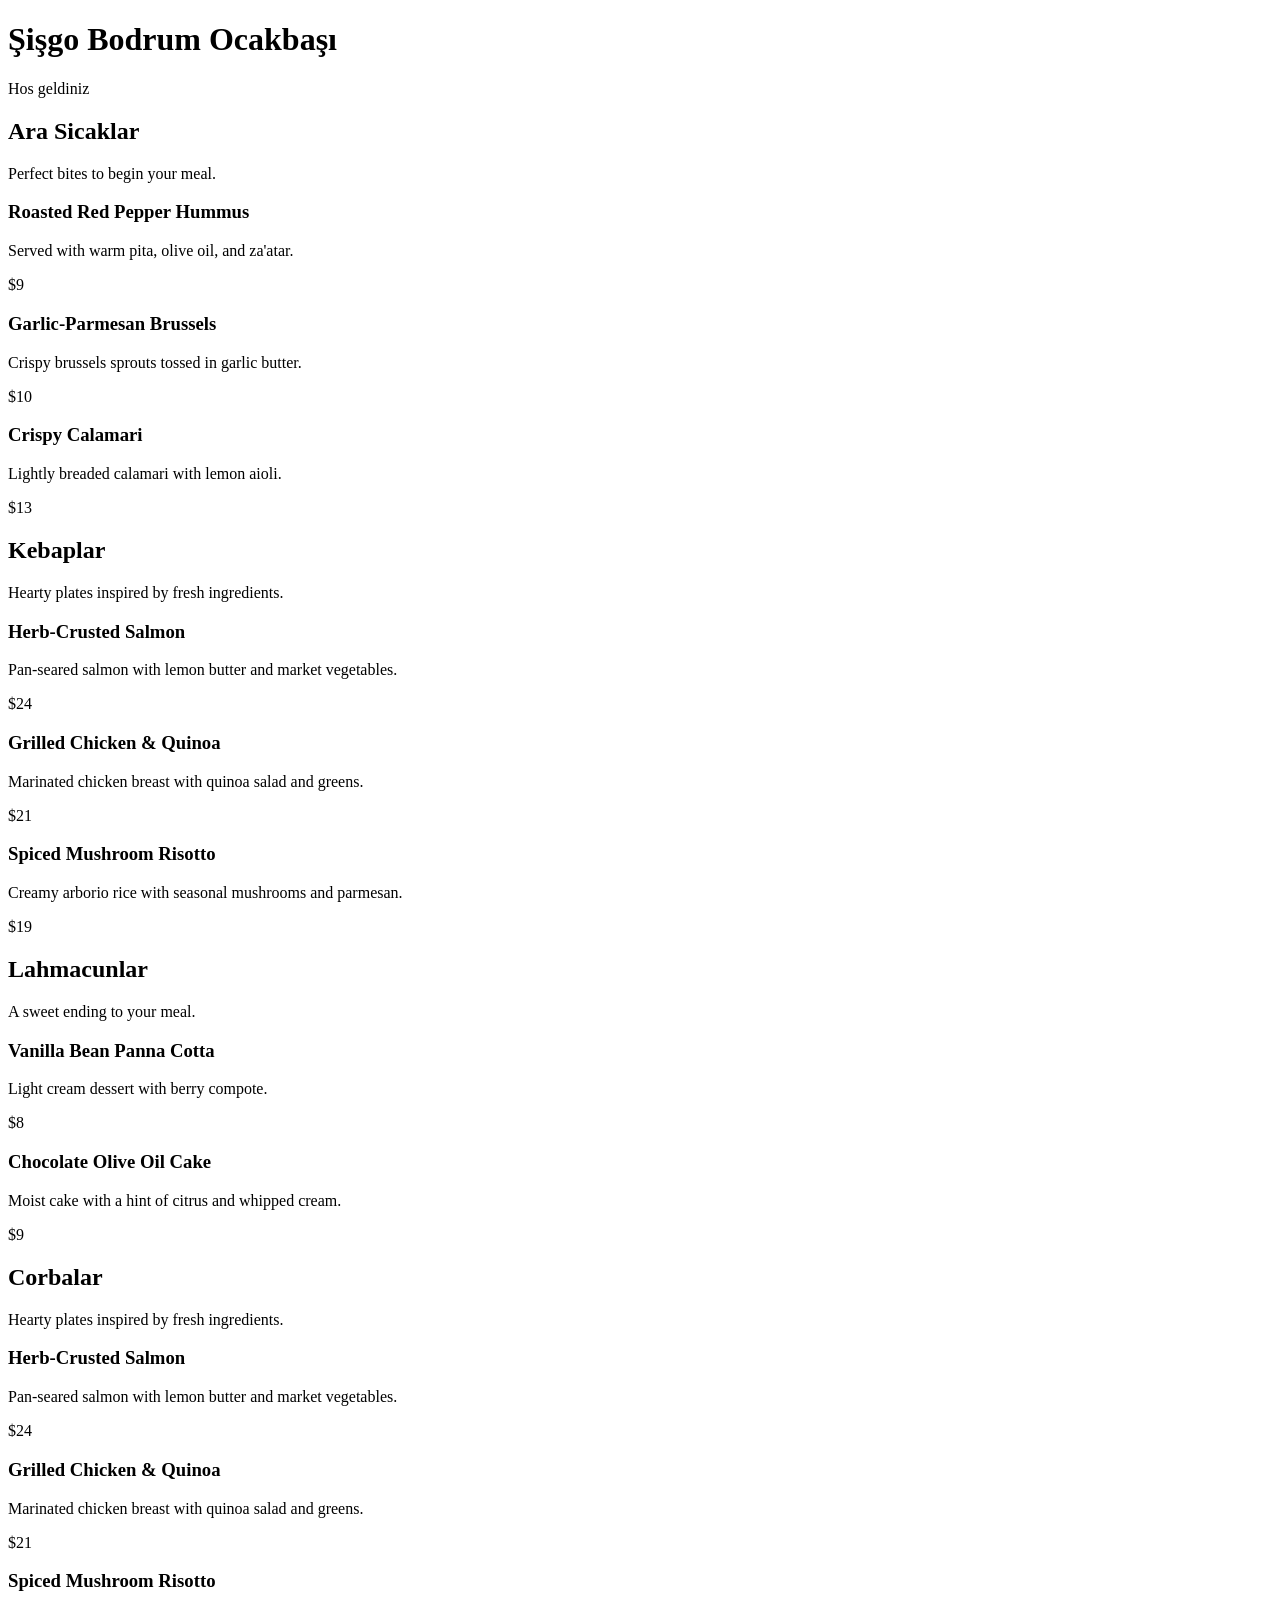
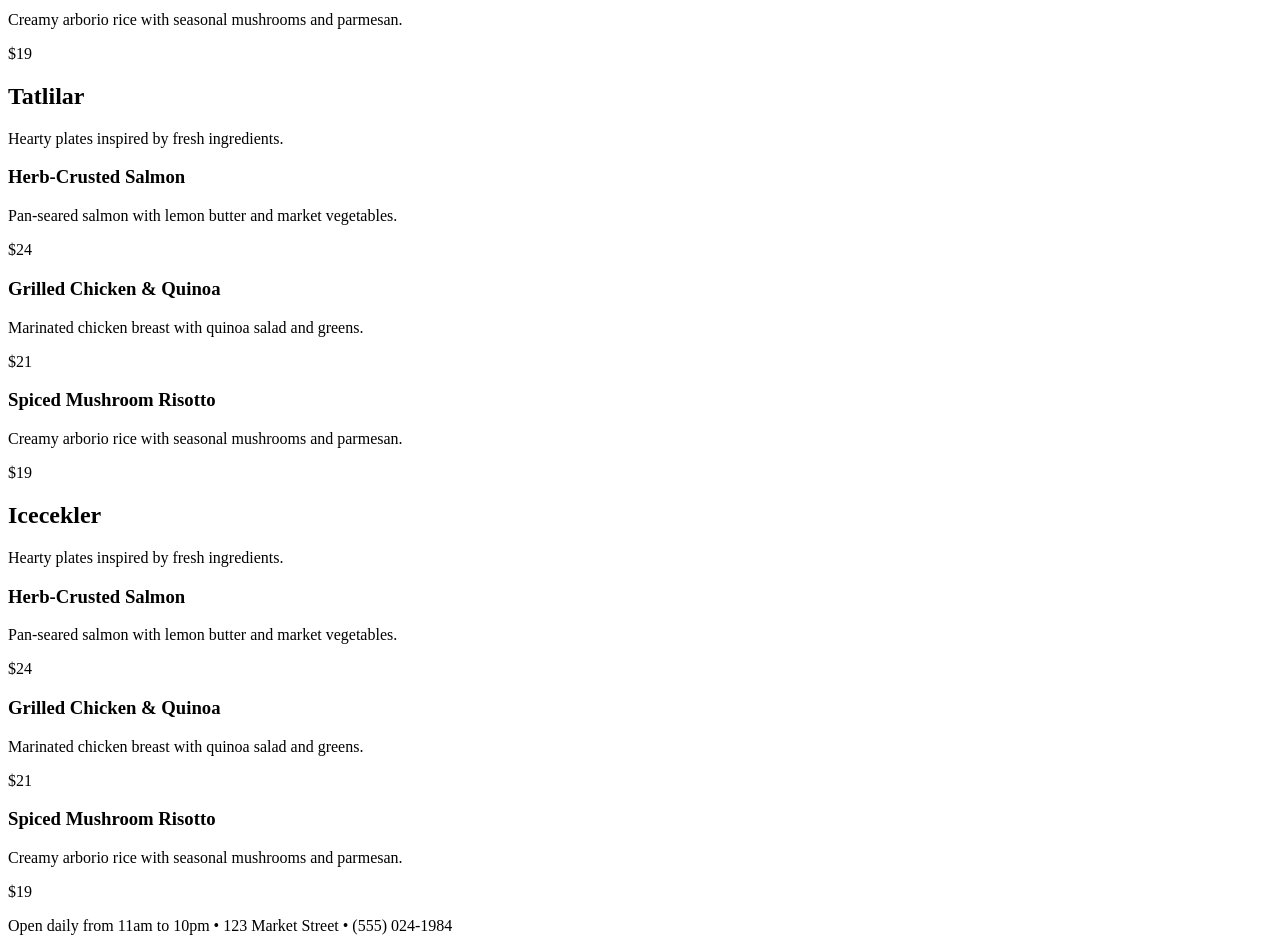
==== menu2.html @ 490fb1c5 "Create menu2.html" ====
<!DOCTYPE html>
<html lang="tr">
<head>
  <meta charset="UTF-8">
  <meta name="viewport" content="width=device-width, initial-scale=1.0">
  <title>Şişgo Bodrum Ocakbaşı - Menu</title>
  <link rel="stylesheet" href="style.css">
</head>
<body>
  <header class="hero">
    <div class="hero-content">

      <h1>Şişgo Bodrum Ocakbaşı</h1>
      <p class="eyebrow">Hos geldiniz</p>
      <!--<p class="subtitle">Fresh flavors, seasonal plates, and a warm dining experience.</p>-->
    </div>
  </header>

  <main class="container">
    <section class="menu-section">
      <div class="section-heading">
        <div>
          <!--<p class="section-label">Starters</p>-->
          <h2>Ara Sicaklar</h2>
        </div>
        <p class="section-description">Perfect bites to begin your meal.</p>
      </div>
      <div class="menu-grid">
        <article class="menu-item">
          <div>
            <h3>Roasted Red Pepper Hummus</h3>
            <p>Served with warm pita, olive oil, and za'atar.</p>
          </div>
          <span>$9</span>
        </article>
        <article class="menu-item">
          <div>
            <h3>Garlic-Parmesan Brussels</h3>
            <p>Crispy brussels sprouts tossed in garlic butter.</p>
          </div>
          <span>$10</span>
        </article>
        <article class="menu-item">
          <div>
            <h3>Crispy Calamari</h3>
            <p>Lightly breaded calamari with lemon aioli.</p>
          </div>
          <span>$13</span>
        </article>
      </div>
    </section>

    <section class="menu-section">
      <div class="section-heading">
        <div>
          <!--<p class="section-label">Mains</p>-->
          <h2>Kebaplar</h2>
        </div>
        <p class="section-description">Hearty plates inspired by fresh ingredients.</p>
      </div>
      <div class="menu-grid">
        <article class="menu-item">
          <div>
            <h3>Herb-Crusted Salmon</h3>
            <p>Pan-seared salmon with lemon butter and market vegetables.</p>
          </div>
          <span>$24</span>
        </article>
        <article class="menu-item">
          <div>
            <h3>Grilled Chicken & Quinoa</h3>
            <p>Marinated chicken breast with quinoa salad and greens.</p>
          </div>
          <span>$21</span>
        </article>
        <article class="menu-item">
          <div>
            <h3>Spiced Mushroom Risotto</h3>
            <p>Creamy arborio rice with seasonal mushrooms and parmesan.</p>
          </div>
          <span>$19</span>
        </article>
      </div>
    </section>

    <section class="menu-section">
      <div class="section-heading">
        <div>
          <!--<p class="section-label">Sweet Finish</p>-->
          <h2>Lahmacunlar</h2>
        </div>
        <p class="section-description">A sweet ending to your meal.</p>
      </div>
      <div class="menu-grid">
        <article class="menu-item">
          <div>
            <h3>Vanilla Bean Panna Cotta</h3>
            <p>Light cream dessert with berry compote.</p>
          </div>
          <span>$8</span>
        </article>
        <article class="menu-item">
          <div>
            <h3>Chocolate Olive Oil Cake</h3>
            <p>Moist cake with a hint of citrus and whipped cream.</p>
          </div>
          <span>$9</span>
        </article>
      </div>
    </section>
  </main>


      <section class="menu-section">
      <div class="section-heading">
        <div>
          <!--<p class="section-label">Mains</p>-->
          <h2>Corbalar</h2>
        </div>
        <p class="section-description">Hearty plates inspired by fresh ingredients.</p>
      </div>
      <div class="menu-grid">
        <article class="menu-item">
          <div>
            <h3>Herb-Crusted Salmon</h3>
            <p>Pan-seared salmon with lemon butter and market vegetables.</p>
          </div>
          <span>$24</span>
        </article>
        <article class="menu-item">
          <div>
            <h3>Grilled Chicken & Quinoa</h3>
            <p>Marinated chicken breast with quinoa salad and greens.</p>
          </div>
          <span>$21</span>
        </article>
        <article class="menu-item">
          <div>
            <h3>Spiced Mushroom Risotto</h3>
            <p>Creamy arborio rice with seasonal mushrooms and parmesan.</p>
          </div>
          <span>$19</span>
        </article>
      </div>
    </section>


      <section class="menu-section">
      <div class="section-heading">
        <div>
          <!--<p class="section-label">Mains</p>-->
          <h2>Tatlilar</h2>
        </div>
        <p class="section-description">Hearty plates inspired by fresh ingredients.</p>
      </div>
      <div class="menu-grid">
        <article class="menu-item">
          <div>
            <h3>Herb-Crusted Salmon</h3>
            <p>Pan-seared salmon with lemon butter and market vegetables.</p>
          </div>
          <span>$24</span>
        </article>
        <article class="menu-item">
          <div>
            <h3>Grilled Chicken & Quinoa</h3>
            <p>Marinated chicken breast with quinoa salad and greens.</p>
          </div>
          <span>$21</span>
        </article>
        <article class="menu-item">
          <div>
            <h3>Spiced Mushroom Risotto</h3>
            <p>Creamy arborio rice with seasonal mushrooms and parmesan.</p>
          </div>
          <span>$19</span>
        </article>
      </div>
    </section>

      <section class="menu-section">
      <div class="section-heading">
        <div>
          <!--<p class="section-label">Mains</p>-->
          <h2>Icecekler</h2>
        </div>
        <p class="section-description">Hearty plates inspired by fresh ingredients.</p>
      </div>
      <div class="menu-grid">
        <article class="menu-item">
          <div>
            <h3>Herb-Crusted Salmon</h3>
            <p>Pan-seared salmon with lemon butter and market vegetables.</p>
          </div>
          <span>$24</span>
        </article>
        <article class="menu-item">
          <div>
            <h3>Grilled Chicken & Quinoa</h3>
            <p>Marinated chicken breast with quinoa salad and greens.</p>
          </div>
          <span>$21</span>
        </article>
        <article class="menu-item">
          <div>
            <h3>Spiced Mushroom Risotto</h3>
            <p>Creamy arborio rice with seasonal mushrooms and parmesan.</p>
          </div>
          <span>$19</span>
        </article>
      </div>
    </section>


  

  <footer class="footer">
    <p>Open daily from 11am to 10pm • 123 Market Street • (555) 024-1984</p>
  </footer>
</body>
</html>
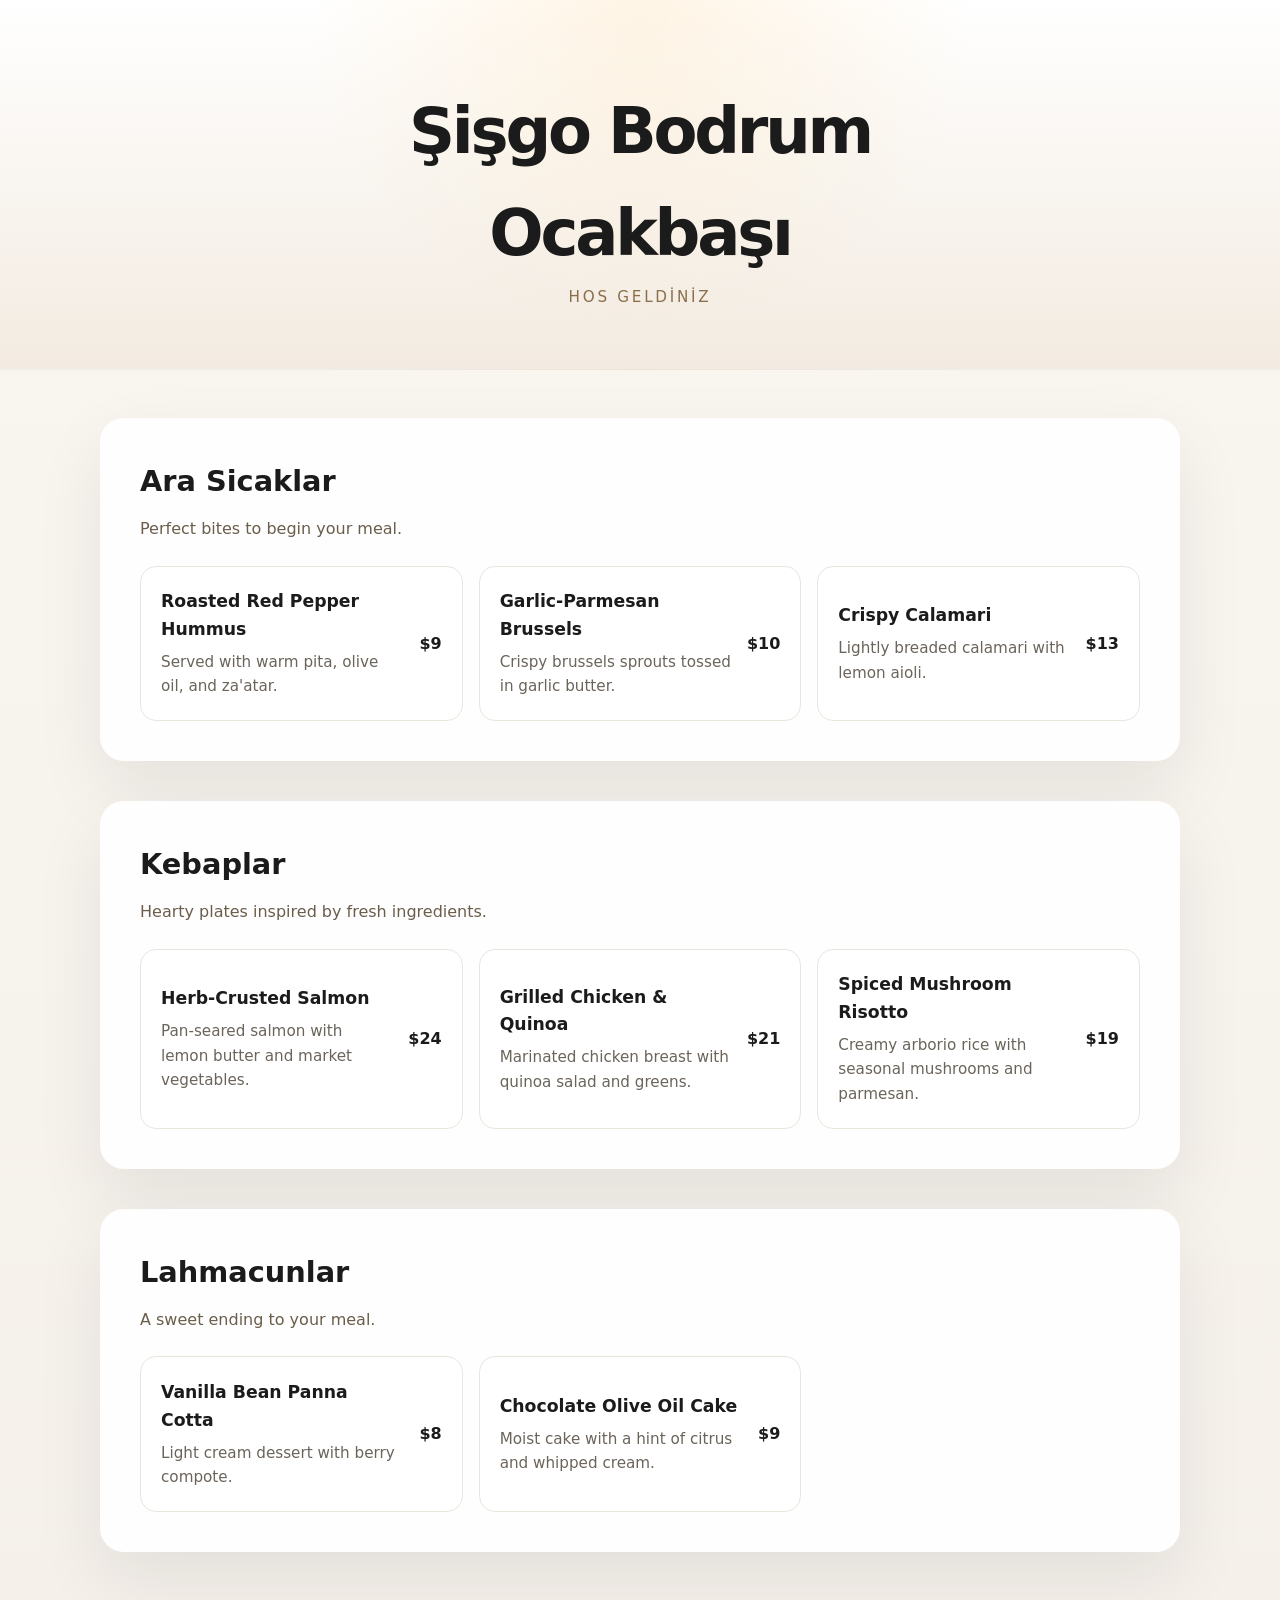
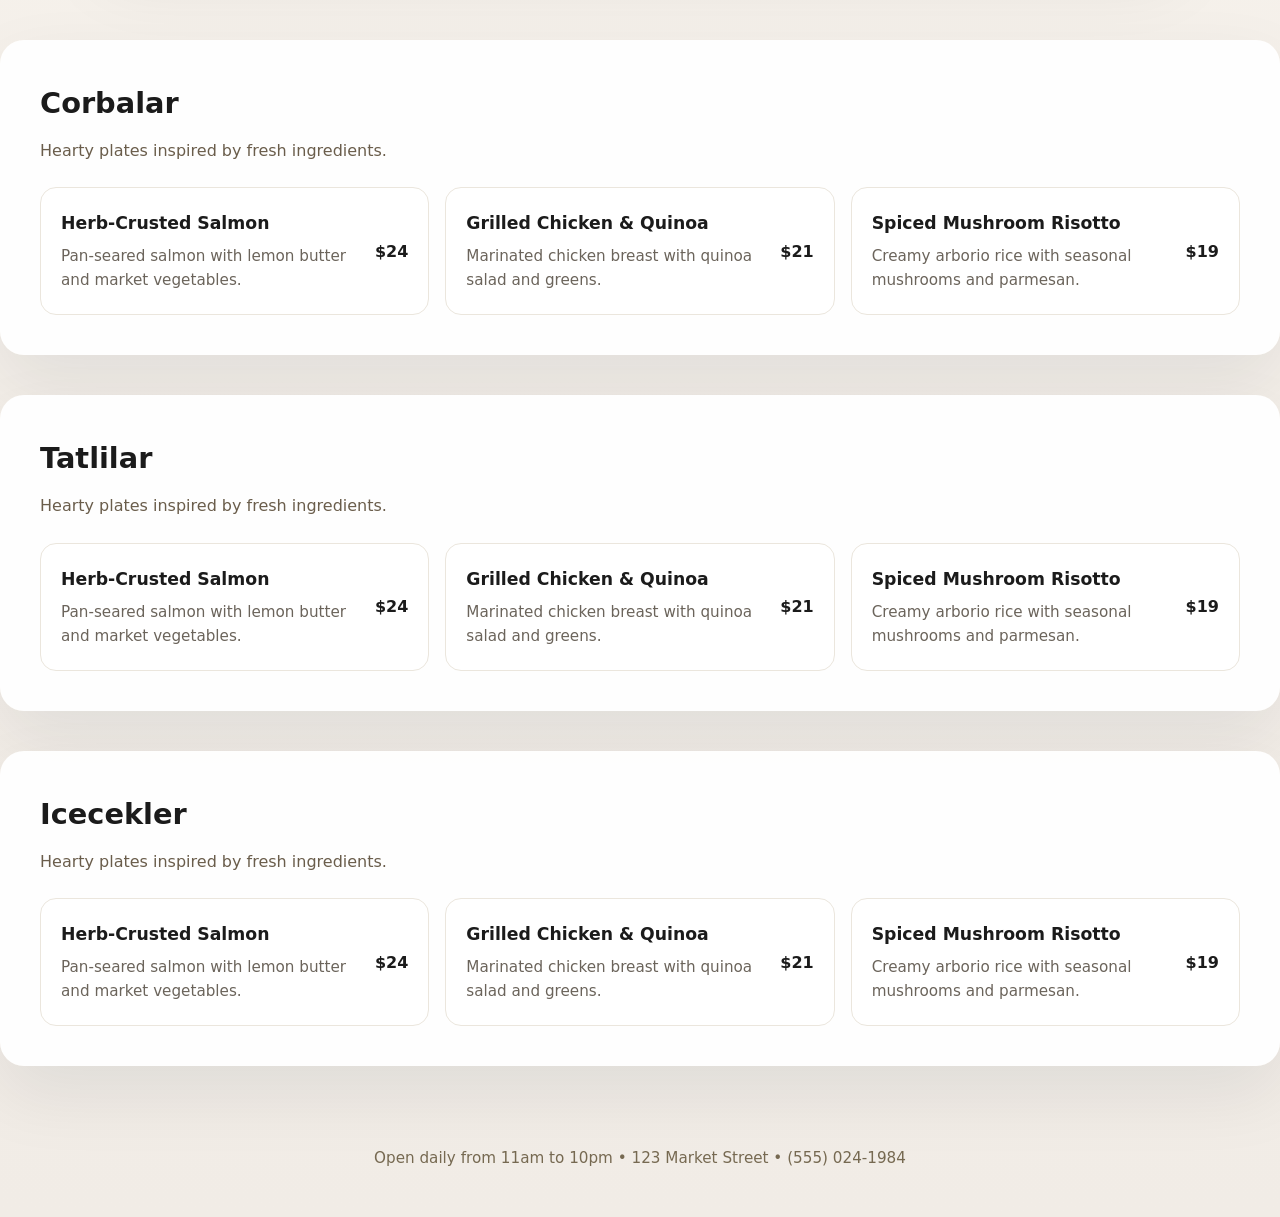
==== commit aa21bdc4: "Rename stylesheet from style.css to styles.css" ====
--- a/menu2.html
+++ b/menu2.html
@@ -4,7 +4,7 @@
   <meta charset="UTF-8">
   <meta name="viewport" content="width=device-width, initial-scale=1.0">
   <title>Şişgo Bodrum Ocakbaşı - Menu</title>
-  <link rel="stylesheet" href="style.css">
+  <link rel="stylesheet" href="styles.css">
 </head>
 <body>
   <header class="hero">
--- a/styles.css
+++ b/styles.css
@@ -0,0 +1,162 @@
+:root {
+  color-scheme: dark;
+  color: #1a1a1a;
+  background: #f9f6f1;
+  font-family: Inter, system-ui, -apple-system, BlinkMacSystemFont, "Segoe UI", sans-serif;
+  font-size: 16px;
+  line-height: 1.6;
+}
+
+* {
+  box-sizing: border-box;
+}
+
+body {
+  margin: 0;
+  min-height: 100vh;
+  background: linear-gradient(180deg, #faf6f0 0%, #f1ece6 100%);
+  color: #1b1b1b;
+}
+
+img {
+  max-width: 100%;
+  display: block;
+}
+
+.hero {
+  padding: 4rem 1.5rem 3rem;
+  text-align: center;
+  background: radial-gradient(circle at top, rgba(255, 214, 153, 0.25), transparent 45%),
+    linear-gradient(180deg, #ffffff 0%, #f3ebe1 100%);
+  border-bottom: 1px solid rgba(27, 27, 27, 0.08);
+}
+
+.hero-content {
+  max-width: 760px;
+  margin: 0 auto;
+}
+
+.eyebrow {
+  margin: 0 0 0.75rem;
+  color: #8b6f4a;
+  font-size: 0.95rem;
+  letter-spacing: 0.18em;
+  text-transform: uppercase;
+}
+
+.hero h1 {
+  margin: 0;
+  font-size: clamp(2.5rem, 5vw, 4.2rem);
+  letter-spacing: -0.05em;
+}
+
+.subtitle {
+  margin: 1.25rem auto 0;
+  max-width: 640px;
+  color: #5f5344;
+  font-size: 1rem;
+}
+
+.container {
+  width: min(1080px, calc(100% - 2rem));
+  margin: 0 auto;
+  padding: 2rem 0 3rem;
+}
+
+.menu-section {
+  margin-bottom: 2.5rem;
+  padding: 2rem;
+  border-radius: 24px;
+  background: rgba(255, 255, 255, 0.95);
+  box-shadow: 0 28px 70px rgba(17, 22, 33, 0.08);
+}
+
+.section-heading {
+  display: grid;
+  gap: 0.75rem;
+  margin-bottom: 1.5rem;
+}
+
+.section-label {
+  margin: 0 0 0.4rem;
+  font-size: 0.85rem;
+  color: #aa8b60;
+  text-transform: uppercase;
+  letter-spacing: 0.15em;
+}
+
+.menu-section h2 {
+  margin: 0;
+  font-size: 1.8rem;
+}
+
+.section-description {
+  margin: 0;
+  color: #6a5d4b;
+  max-width: 720px;
+}
+
+.menu-grid {
+  display: grid;
+  gap: 1rem;
+}
+
+.menu-item {
+  display: grid;
+  grid-template-columns: 1fr auto;
+  gap: 1rem;
+  align-items: center;
+  padding: 1.35rem 1.25rem;
+  background: #fff;
+  border: 1px solid #ebe6dd;
+  border-radius: 16px;
+}
+
+.menu-item h3 {
+  margin: 0 0 0.4rem;
+  font-size: 1.08rem;
+}
+
+.menu-item p {
+  margin: 0;
+  color: #6b645b;
+  font-size: 0.95rem;
+}
+
+.menu-item span {
+  font-weight: 700;
+  color: #1b1b1b;
+  white-space: nowrap;
+  font-size: 1rem;
+}
+
+.footer {
+  text-align: center;
+  padding: 1.5rem 1rem 2rem;
+  color: #766951;
+  font-size: 0.95rem;
+}
+
+@media (min-width: 720px) {
+  .container {
+    padding-top: 3rem;
+  }
+
+  .menu-grid {
+    grid-template-columns: repeat(2, minmax(0, 1fr));
+  }
+}
+
+@media (min-width: 1100px) {
+  .hero {
+    padding-top: 5rem;
+  }
+
+  .menu-section {
+    padding: 2.5rem;
+  }
+
+  .menu-grid {
+    grid-template-columns: repeat(3, minmax(0, 1fr));
+  }
+}
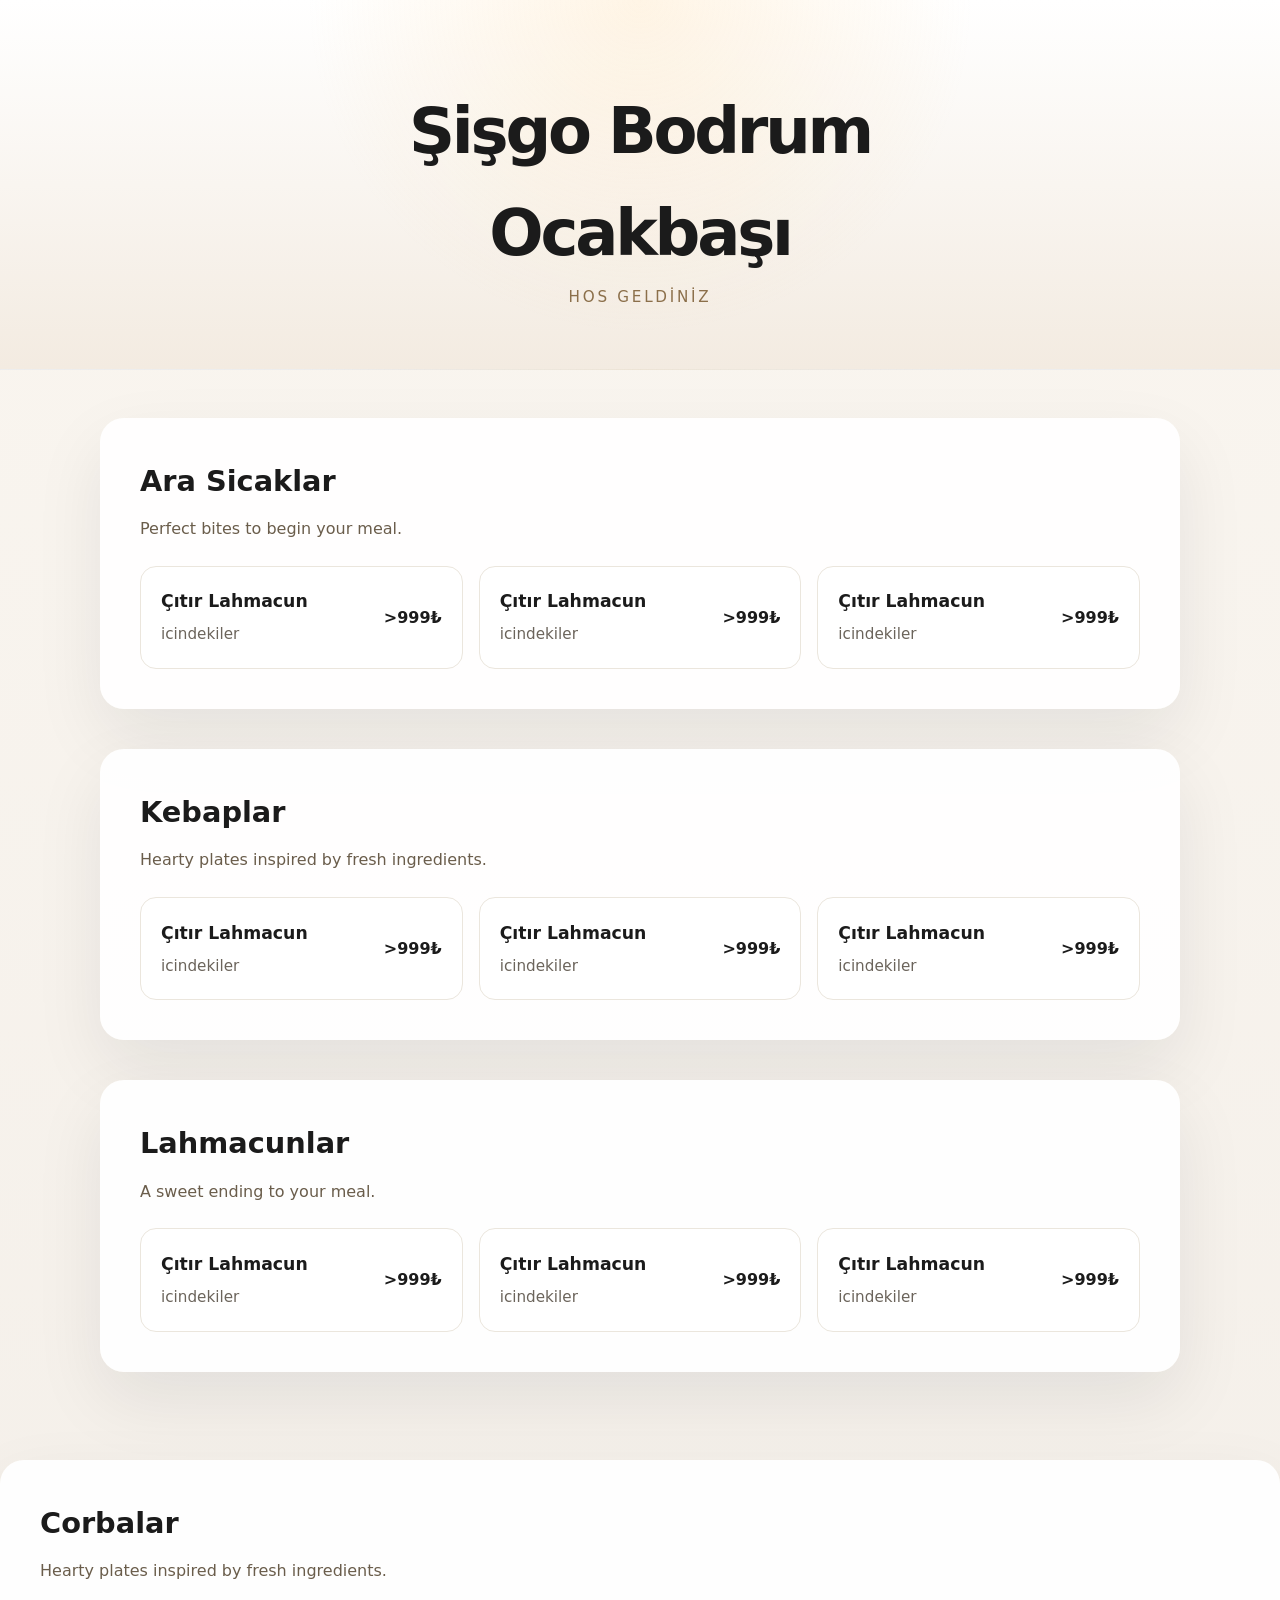
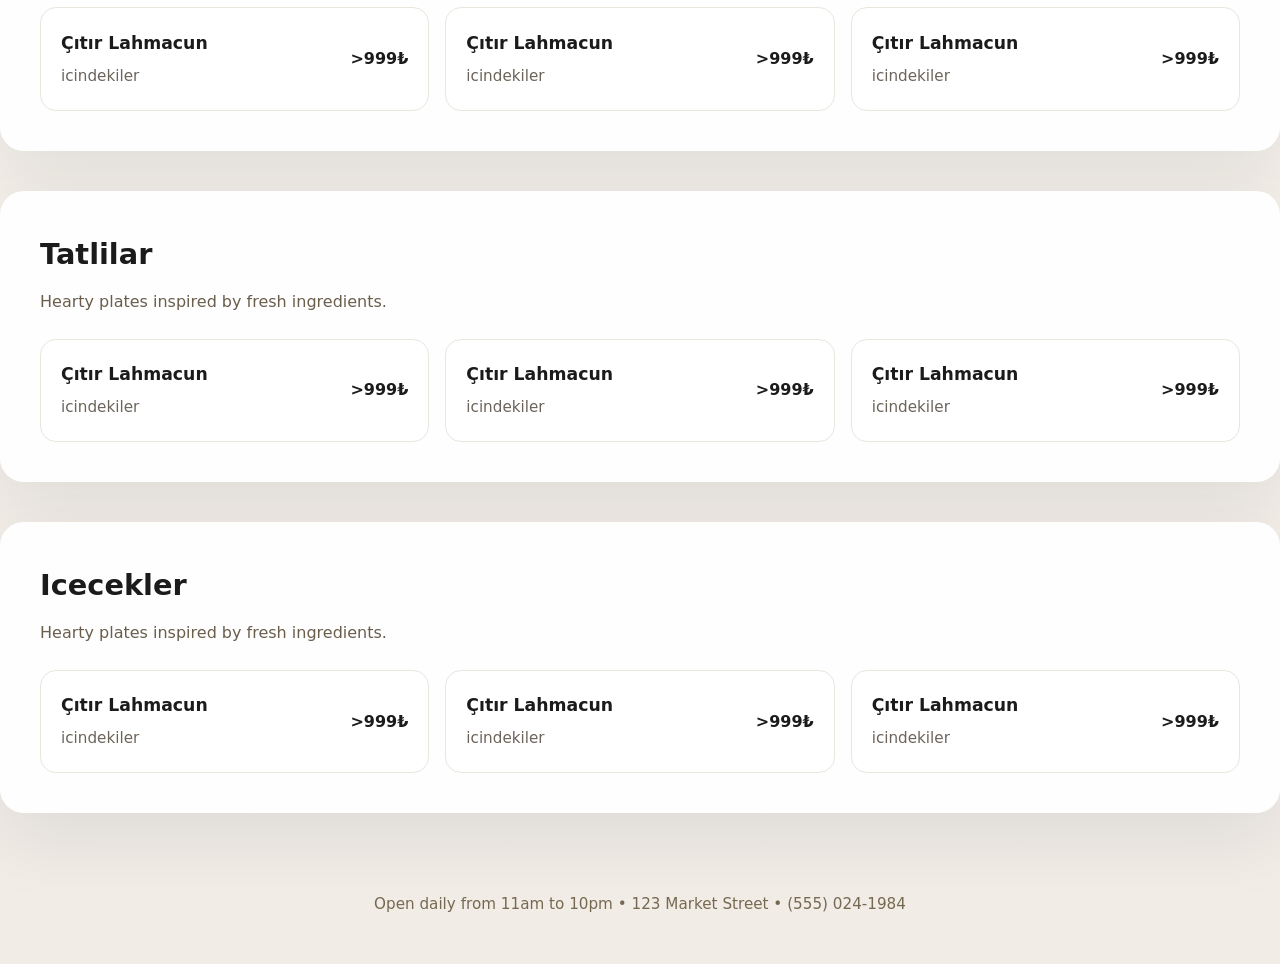
==== commit 84717835: "Replace menu items with Çıtır Lahmacun" ====
--- a/menu2.html
+++ b/menu2.html
@@ -28,24 +28,24 @@
       <div class="menu-grid">
         <article class="menu-item">
           <div>
-            <h3>Roasted Red Pepper Hummus</h3>
-            <p>Served with warm pita, olive oil, and za'atar.</p>
-          </div>
-          <span>$9</span>
-        </article>
-        <article class="menu-item">
-          <div>
-            <h3>Garlic-Parmesan Brussels</h3>
-            <p>Crispy brussels sprouts tossed in garlic butter.</p>
-          </div>
-          <span>$10</span>
-        </article>
-        <article class="menu-item">
-          <div>
-            <h3>Crispy Calamari</h3>
-            <p>Lightly breaded calamari with lemon aioli.</p>
-          </div>
-          <span>$13</span>
+            <h3>Çıtır Lahmacun</h3>
+            <p>icindekiler</p>
+          </div>
+          <span>>999₺</span>
+        </article>
+        <article class="menu-item">
+          <div>
+            <h3>Çıtır Lahmacun</h3>
+            <p>icindekiler</p>
+          </div>
+          <span>>999₺</span>
+        </article>
+        <article class="menu-item">
+          <div>
+            <h3>Çıtır Lahmacun</h3>
+            <p>icindekiler</p>
+          </div>
+          <span>>999₺</span>
         </article>
       </div>
     </section>
@@ -61,24 +61,24 @@
       <div class="menu-grid">
         <article class="menu-item">
           <div>
-            <h3>Herb-Crusted Salmon</h3>
-            <p>Pan-seared salmon with lemon butter and market vegetables.</p>
-          </div>
-          <span>$24</span>
-        </article>
-        <article class="menu-item">
-          <div>
-            <h3>Grilled Chicken & Quinoa</h3>
-            <p>Marinated chicken breast with quinoa salad and greens.</p>
-          </div>
-          <span>$21</span>
-        </article>
-        <article class="menu-item">
-          <div>
-            <h3>Spiced Mushroom Risotto</h3>
-            <p>Creamy arborio rice with seasonal mushrooms and parmesan.</p>
-          </div>
-          <span>$19</span>
+            <h3>Çıtır Lahmacun</h3>
+            <p>icindekiler</p>
+          </div>
+          <span>>999₺</span>
+        </article>
+        <article class="menu-item">
+          <div>
+            <h3>Çıtır Lahmacun</h3>
+            <p>icindekiler</p>
+          </div>
+          <span>>999₺</span>
+        </article>
+        <article class="menu-item">
+          <div>
+            <h3>Çıtır Lahmacun</h3>
+            <p>icindekiler</p>
+          </div>
+          <span>>999₺</span>
         </article>
       </div>
     </section>
@@ -94,17 +94,24 @@
       <div class="menu-grid">
         <article class="menu-item">
           <div>
-            <h3>Vanilla Bean Panna Cotta</h3>
-            <p>Light cream dessert with berry compote.</p>
-          </div>
-          <span>$8</span>
-        </article>
-        <article class="menu-item">
-          <div>
-            <h3>Chocolate Olive Oil Cake</h3>
-            <p>Moist cake with a hint of citrus and whipped cream.</p>
-          </div>
-          <span>$9</span>
+            <h3>Çıtır Lahmacun</h3>
+            <p>icindekiler</p>
+          </div>
+          <span>>999₺</span>
+        </article>
+        <article class="menu-item">
+          <div>
+            <h3>Çıtır Lahmacun</h3>
+            <p>icindekiler</p>
+          </div>
+          <span>>999₺</span>
+        </article>
+        <article class="menu-item">
+          <div>
+            <h3>Çıtır Lahmacun</h3>
+            <p>icindekiler</p>
+          </div>
+          <span>>999₺</span>
         </article>
       </div>
     </section>
@@ -122,24 +129,24 @@
       <div class="menu-grid">
         <article class="menu-item">
           <div>
-            <h3>Herb-Crusted Salmon</h3>
-            <p>Pan-seared salmon with lemon butter and market vegetables.</p>
-          </div>
-          <span>$24</span>
-        </article>
-        <article class="menu-item">
-          <div>
-            <h3>Grilled Chicken & Quinoa</h3>
-            <p>Marinated chicken breast with quinoa salad and greens.</p>
-          </div>
-          <span>$21</span>
-        </article>
-        <article class="menu-item">
-          <div>
-            <h3>Spiced Mushroom Risotto</h3>
-            <p>Creamy arborio rice with seasonal mushrooms and parmesan.</p>
-          </div>
-          <span>$19</span>
+            <h3>Çıtır Lahmacun</h3>
+            <p>icindekiler</p>
+          </div>
+          <span>>999₺</span>
+        </article>
+        <article class="menu-item">
+          <div>
+            <h3>Çıtır Lahmacun</h3>
+            <p>icindekiler</p>
+          </div>
+          <span>>999₺</span>
+        </article>
+        <article class="menu-item">
+          <div>
+            <h3>Çıtır Lahmacun</h3>
+            <p>icindekiler</p>
+          </div>
+          <span>>999₺</span>
         </article>
       </div>
     </section>
@@ -156,24 +163,24 @@
       <div class="menu-grid">
         <article class="menu-item">
           <div>
-            <h3>Herb-Crusted Salmon</h3>
-            <p>Pan-seared salmon with lemon butter and market vegetables.</p>
-          </div>
-          <span>$24</span>
-        </article>
-        <article class="menu-item">
-          <div>
-            <h3>Grilled Chicken & Quinoa</h3>
-            <p>Marinated chicken breast with quinoa salad and greens.</p>
-          </div>
-          <span>$21</span>
-        </article>
-        <article class="menu-item">
-          <div>
-            <h3>Spiced Mushroom Risotto</h3>
-            <p>Creamy arborio rice with seasonal mushrooms and parmesan.</p>
-          </div>
-          <span>$19</span>
+            <h3>Çıtır Lahmacun</h3>
+            <p>icindekiler</p>
+          </div>
+          <span>>999₺</span>
+        </article>
+        <article class="menu-item">
+          <div>
+            <h3>Çıtır Lahmacun</h3>
+            <p>icindekiler</p>
+          </div>
+          <span>>999₺</span>
+        </article>
+        <article class="menu-item">
+          <div>
+            <h3>Çıtır Lahmacun</h3>
+            <p>icindekiler</p>
+          </div>
+          <span>>999₺</span>
         </article>
       </div>
     </section>
@@ -186,33 +193,30 @@
         </div>
         <p class="section-description">Hearty plates inspired by fresh ingredients.</p>
       </div>
-      <div class="menu-grid">
-        <article class="menu-item">
-          <div>
-            <h3>Herb-Crusted Salmon</h3>
-            <p>Pan-seared salmon with lemon butter and market vegetables.</p>
-          </div>
-          <span>$24</span>
-        </article>
-        <article class="menu-item">
-          <div>
-            <h3>Grilled Chicken & Quinoa</h3>
-            <p>Marinated chicken breast with quinoa salad and greens.</p>
-          </div>
-          <span>$21</span>
-        </article>
-        <article class="menu-item">
-          <div>
-            <h3>Spiced Mushroom Risotto</h3>
-            <p>Creamy arborio rice with seasonal mushrooms and parmesan.</p>
-          </div>
-          <span>$19</span>
-        </article>
-      </div>
-    </section>
-
-
-  
+       <div class="menu-grid">
+        <article class="menu-item">
+          <div>
+            <h3>Çıtır Lahmacun</h3>
+            <p>icindekiler</p>
+          </div>
+          <span>>999₺</span>
+        </article>
+        <article class="menu-item">
+          <div>
+            <h3>Çıtır Lahmacun</h3>
+            <p>icindekiler</p>
+          </div>
+          <span>>999₺</span>
+        </article>
+        <article class="menu-item">
+          <div>
+            <h3>Çıtır Lahmacun</h3>
+            <p>icindekiler</p>
+          </div>
+          <span>>999₺</span>
+        </article>
+      </div>
+    </section>
 
   <footer class="footer">
     <p>Open daily from 11am to 10pm • 123 Market Street • (555) 024-1984</p>
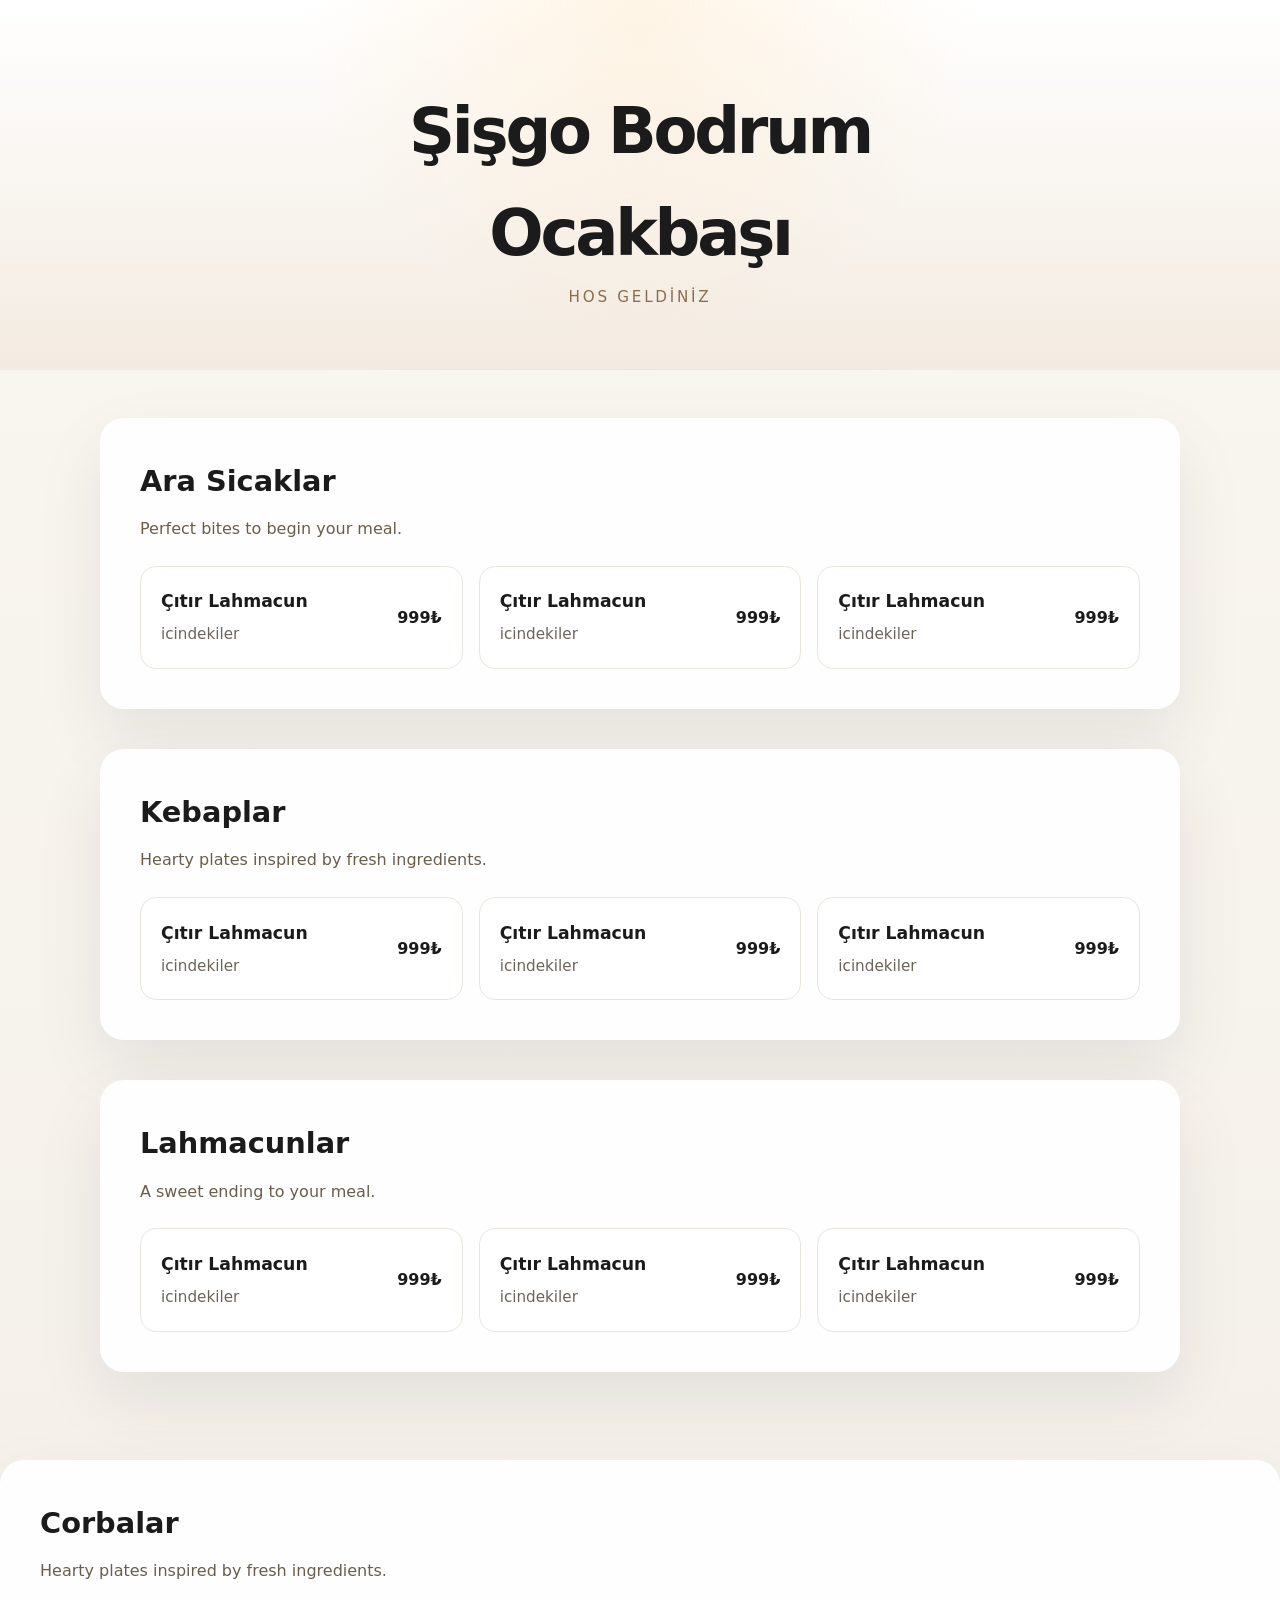
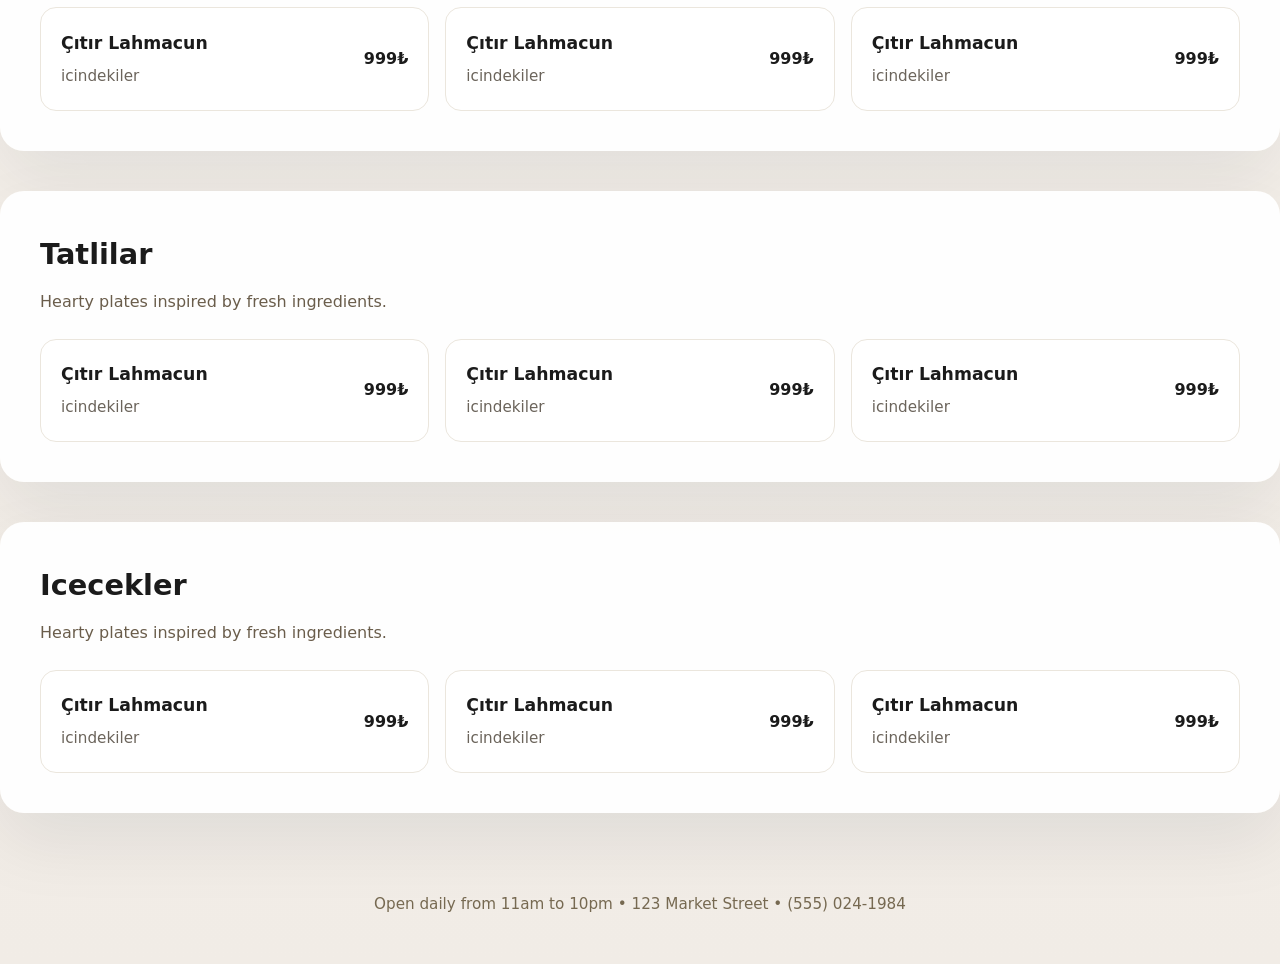
==== commit 916859cb: "Fix HTML span tags for price display" ====
--- a/menu2.html
+++ b/menu2.html
@@ -31,21 +31,21 @@
             <h3>Çıtır Lahmacun</h3>
             <p>icindekiler</p>
           </div>
-          <span>>999₺</span>
-        </article>
-        <article class="menu-item">
-          <div>
-            <h3>Çıtır Lahmacun</h3>
-            <p>icindekiler</p>
-          </div>
-          <span>>999₺</span>
-        </article>
-        <article class="menu-item">
-          <div>
-            <h3>Çıtır Lahmacun</h3>
-            <p>icindekiler</p>
-          </div>
-          <span>>999₺</span>
+          <span>999₺</span>
+        </article>
+        <article class="menu-item">
+          <div>
+            <h3>Çıtır Lahmacun</h3>
+            <p>icindekiler</p>
+          </div>
+          <span>999₺</span>
+        </article>
+        <article class="menu-item">
+          <div>
+            <h3>Çıtır Lahmacun</h3>
+            <p>icindekiler</p>
+          </div>
+          <span>999₺</span>
         </article>
       </div>
     </section>
@@ -64,21 +64,21 @@
             <h3>Çıtır Lahmacun</h3>
             <p>icindekiler</p>
           </div>
-          <span>>999₺</span>
-        </article>
-        <article class="menu-item">
-          <div>
-            <h3>Çıtır Lahmacun</h3>
-            <p>icindekiler</p>
-          </div>
-          <span>>999₺</span>
-        </article>
-        <article class="menu-item">
-          <div>
-            <h3>Çıtır Lahmacun</h3>
-            <p>icindekiler</p>
-          </div>
-          <span>>999₺</span>
+          <span>999₺</span>
+        </article>
+        <article class="menu-item">
+          <div>
+            <h3>Çıtır Lahmacun</h3>
+            <p>icindekiler</p>
+          </div>
+          <span>999₺</span>
+        </article>
+        <article class="menu-item">
+          <div>
+            <h3>Çıtır Lahmacun</h3>
+            <p>icindekiler</p>
+          </div>
+          <span>999₺</span>
         </article>
       </div>
     </section>
@@ -97,21 +97,21 @@
             <h3>Çıtır Lahmacun</h3>
             <p>icindekiler</p>
           </div>
-          <span>>999₺</span>
-        </article>
-        <article class="menu-item">
-          <div>
-            <h3>Çıtır Lahmacun</h3>
-            <p>icindekiler</p>
-          </div>
-          <span>>999₺</span>
-        </article>
-        <article class="menu-item">
-          <div>
-            <h3>Çıtır Lahmacun</h3>
-            <p>icindekiler</p>
-          </div>
-          <span>>999₺</span>
+          <span>999₺</span>
+        </article>
+        <article class="menu-item">
+          <div>
+            <h3>Çıtır Lahmacun</h3>
+            <p>icindekiler</p>
+          </div>
+          <span>999₺</span>
+        </article>
+        <article class="menu-item">
+          <div>
+            <h3>Çıtır Lahmacun</h3>
+            <p>icindekiler</p>
+          </div>
+          <span>999₺</span>
         </article>
       </div>
     </section>
@@ -132,21 +132,21 @@
             <h3>Çıtır Lahmacun</h3>
             <p>icindekiler</p>
           </div>
-          <span>>999₺</span>
-        </article>
-        <article class="menu-item">
-          <div>
-            <h3>Çıtır Lahmacun</h3>
-            <p>icindekiler</p>
-          </div>
-          <span>>999₺</span>
-        </article>
-        <article class="menu-item">
-          <div>
-            <h3>Çıtır Lahmacun</h3>
-            <p>icindekiler</p>
-          </div>
-          <span>>999₺</span>
+          <span>999₺</span>
+        </article>
+        <article class="menu-item">
+          <div>
+            <h3>Çıtır Lahmacun</h3>
+            <p>icindekiler</p>
+          </div>
+          <span>999₺</span>
+        </article>
+        <article class="menu-item">
+          <div>
+            <h3>Çıtır Lahmacun</h3>
+            <p>icindekiler</p>
+          </div>
+          <span>999₺</span>
         </article>
       </div>
     </section>
@@ -166,21 +166,21 @@
             <h3>Çıtır Lahmacun</h3>
             <p>icindekiler</p>
           </div>
-          <span>>999₺</span>
-        </article>
-        <article class="menu-item">
-          <div>
-            <h3>Çıtır Lahmacun</h3>
-            <p>icindekiler</p>
-          </div>
-          <span>>999₺</span>
-        </article>
-        <article class="menu-item">
-          <div>
-            <h3>Çıtır Lahmacun</h3>
-            <p>icindekiler</p>
-          </div>
-          <span>>999₺</span>
+          <span>999₺</span>
+        </article>
+        <article class="menu-item">
+          <div>
+            <h3>Çıtır Lahmacun</h3>
+            <p>icindekiler</p>
+          </div>
+          <span>999₺</span>
+        </article>
+        <article class="menu-item">
+          <div>
+            <h3>Çıtır Lahmacun</h3>
+            <p>icindekiler</p>
+          </div>
+          <span>999₺</span>
         </article>
       </div>
     </section>
@@ -199,21 +199,21 @@
             <h3>Çıtır Lahmacun</h3>
             <p>icindekiler</p>
           </div>
-          <span>>999₺</span>
-        </article>
-        <article class="menu-item">
-          <div>
-            <h3>Çıtır Lahmacun</h3>
-            <p>icindekiler</p>
-          </div>
-          <span>>999₺</span>
-        </article>
-        <article class="menu-item">
-          <div>
-            <h3>Çıtır Lahmacun</h3>
-            <p>icindekiler</p>
-          </div>
-          <span>>999₺</span>
+          <span>999₺</span>
+        </article>
+        <article class="menu-item">
+          <div>
+            <h3>Çıtır Lahmacun</h3>
+            <p>icindekiler</p>
+          </div>
+          <span>999₺</span>
+        </article>
+        <article class="menu-item">
+          <div>
+            <h3>Çıtır Lahmacun</h3>
+            <p>icindekiler</p>
+          </div>
+          <span>999₺</span>
         </article>
       </div>
     </section>
